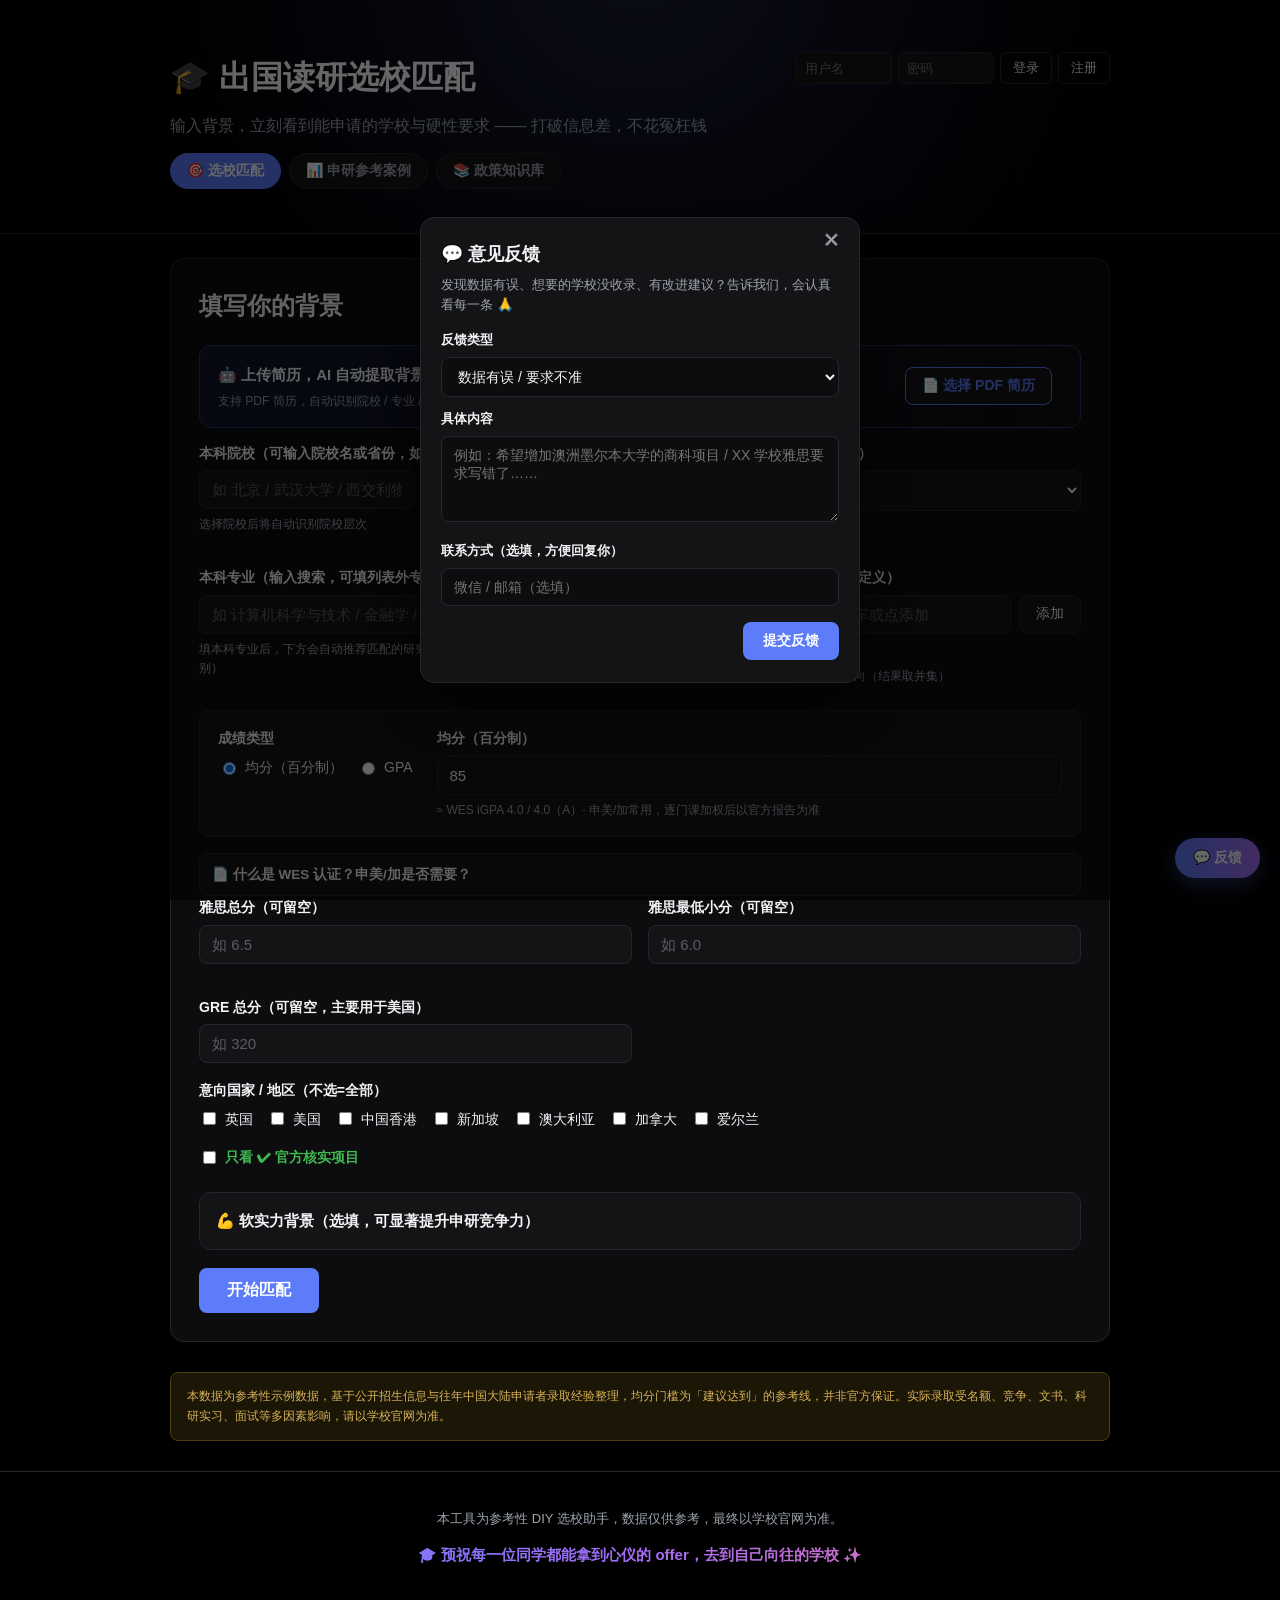
==== studyabroad/index.html @ 9709c7c7 "P0：SEO/OG分享卡片+favicon、自建埋点统计(/admin看板)、用户反馈组件、robots/sitemap Co-authored-by: Copilot <223556219+Copi" ====
<!DOCTYPE html>
<html lang="zh-CN">
<head>
  <meta charset="UTF-8" />
  <meta name="viewport" content="width=device-width, initial-scale=1.0" />
  <title>出国读研选校匹配 · 免费 DIY 留学选校助手｜打破信息差不花冤枉钱</title>

  <meta name="description" content="免费出国读研选校匹配工具：输入本科院校、均分/GPA、雅思成绩，立刻看到你能申请的英国、美国、香港、新加坡、澳洲等地研究生项目及雅思、绩点等硬性要求。687 个项目、378 个官方核实，打破留学中介信息差，不花冤枉钱。" />
  <meta name="keywords" content="出国读研,留学选校,研究生申请,选校匹配,英国留学,香港留学,雅思要求,GPA换算,DIY留学,留学定位,均分要求,硕士申请" />
  <meta name="author" content="出国读研选校匹配" />
  <link rel="canonical" href="https://studyabroad-ixw0.onrender.com/" />

  <link rel="icon" type="image/png" href="assets/favicon.png" />
  <link rel="apple-touch-icon" href="assets/favicon.png" />

  <!-- Open Graph（微信/QQ/Facebook 等分享卡片） -->
  <meta property="og:type" content="website" />
  <meta property="og:site_name" content="出国读研选校匹配" />
  <meta property="og:title" content="出国读研选校匹配 · 免费 DIY 留学选校助手" />
  <meta property="og:description" content="输入本科院校、均分/GPA、雅思成绩，立刻看到能申请的研究生项目与硬性要求。687 个项目、378 个官方核实，打破信息差，不花冤枉钱。" />
  <meta property="og:url" content="https://studyabroad-ixw0.onrender.com/" />
  <meta property="og:image" content="https://studyabroad-ixw0.onrender.com/assets/og-cover.png" />
  <meta property="og:image:width" content="1200" />
  <meta property="og:image:height" content="630" />
  <meta property="og:locale" content="zh_CN" />

  <!-- Twitter Card -->
  <meta name="twitter:card" content="summary_large_image" />
  <meta name="twitter:title" content="出国读研选校匹配 · 免费 DIY 留学选校助手" />
  <meta name="twitter:description" content="输入背景，立刻看到能申请的学校与硬性要求。打破信息差，不花冤枉钱。" />
  <meta name="twitter:image" content="https://studyabroad-ixw0.onrender.com/assets/og-cover.png" />

  <script type="application/ld+json">
  {
    "@context": "https://schema.org",
    "@type": "WebApplication",
    "name": "出国读研选校匹配",
    "url": "https://studyabroad-ixw0.onrender.com/",
    "applicationCategory": "EducationApplication",
    "operatingSystem": "Web",
    "description": "免费出国读研选校匹配工具，输入本科背景即可匹配可申请的研究生项目及硬性要求。",
    "offers": { "@type": "Offer", "price": "0", "priceCurrency": "CNY" }
  }
  </script>

  <link rel="stylesheet" href="css/style.css" />
</head>
<body>
  <header class="hero">
    <div class="container hero-inner">
      <div class="hero-text">
        <h1>🎓 出国读研选校匹配</h1>
        <p class="subtitle">输入背景，立刻看到能申请的学校与硬性要求 —— 打破信息差，不花冤枉钱</p>
        <nav class="hero-nav" id="hero-nav">
          <button type="button" class="nav-btn active" data-view="match">🎯 选校匹配</button>
          <button type="button" class="nav-btn" data-view="cases">📊 申研参考案例</button>
          <button type="button" class="nav-btn" data-view="policies">📚 政策知识库</button>
        </nav>
      </div>
      <div class="account" id="account">
        <!-- 账号区由 JS 渲染 -->
      </div>
    </div>
  </header>

  <main class="container">
    <div id="view-match" class="view">
    <section class="card form-card">
      <h2>填写你的背景</h2>

      <div class="resume-box" id="resume-box">
        <div class="resume-left">
          <strong>🤖 上传简历，AI 自动提取背景</strong>
          <p class="hint">支持 PDF 简历，自动识别院校 / 专业 / 均分 / 语言成绩 / 实习 / 论文 / 竞赛，一键回填下方表单。</p>
        </div>
        <div class="resume-right">
          <input type="file" id="resume-file" accept="application/pdf" hidden />
          <button type="button" class="btn-secondary" id="resume-pick">📄 选择 PDF 简历</button>
          <span class="resume-name" id="resume-name"></span>
        </div>
      </div>
      <div class="resume-result hidden" id="resume-result"></div>

      <form id="profile-form">
        <div class="grid">
          <div class="field">
            <label for="school">本科院校（可输入院校名或省份，如「北京」）</label>
            <div class="ac-wrap">
              <input id="school" placeholder="如 北京 / 武汉大学 / 西交利物浦大学" autocomplete="off" />
              <div class="ac-list" id="uni-ac" hidden></div>
            </div>
            <div class="hint" id="school-hint">选择院校后将自动识别院校层次</div>
          </div>

          <div class="field">
            <label for="tier">院校层次（自动识别，可手动调整）</label>
            <select id="tier">
              <option value="985">985</option>
              <option value="211">211</option>
              <option value="双一流">双一流（非 985/211）</option>
              <option value="双非" selected>双非（普通本科）</option>
              <option value="海本/中外合作">海本 / 中外合作</option>
            </select>
          </div>

          <div class="field">
            <label for="undergradMajor">本科专业（输入搜索，可填列表外专业）</label>
            <input list="major-list" id="undergradMajor" placeholder="如 计算机科学与技术 / 金融学 / 法学" autocomplete="off" />
            <datalist id="major-list"></datalist>
            <div class="hint">填本科专业后，下方会自动推荐匹配的研究生方向（列表外专业也会用 AI 智能识别）</div>
          </div>

          <div class="field">
            <label for="gradField">研究生专业方向（可多选，支持自定义）</label>
            <div class="multi-input">
              <input list="gradfield-list" id="gradField" placeholder="选择推荐 / 输入自定义后按回车或点添加" autocomplete="off" />
              <button type="button" class="add-btn" id="addGradField">添加</button>
            </div>
            <datalist id="gradfield-list"></datalist>
            <div class="selected-fields" id="selectedFields"></div>
            <div class="hint">不选 = 匹配全部方向；可同时选多个方向（结果取并集）</div>
            <div class="recommend" id="recommend"></div>
          </div>
        </div>

        <div class="gpa-block">
          <div class="field">
            <label>成绩类型</label>
            <div class="radios">
              <label><input type="radio" name="scoreType" value="avg" checked /> 均分（百分制）</label>
              <label><input type="radio" name="scoreType" value="gpa" /> GPA</label>
            </div>
          </div>

          <div class="field" id="avg-field">
            <label for="avg">均分（百分制）</label>
            <input type="number" id="avg" min="0" max="100" step="0.1" placeholder="如 85" value="85" />
            <div class="hint" id="wes-est"></div>
          </div>

          <div class="field hidden" id="gpa-field">
            <label for="gpa">GPA</label>
            <div class="inline">
              <input type="number" id="gpa" min="0" max="5" step="0.01" placeholder="如 3.5" />
              <select id="gpaScale">
                <option value="4.0">4.0 制</option>
                <option value="4.3">4.3 制</option>
                <option value="5.0">5.0 制</option>
              </select>
            </div>
            <div class="hint" id="gpa-converted"></div>
          </div>
        </div>

        <details class="wes-info">
          <summary>📄 什么是 WES 认证？申美/加是否需要？</summary>
          <div class="wes-info-body">
            <p><strong>WES（World Education Services）</strong> 是北美最常用的第三方学历学位认证机构（NACES 成员，同类还有 ECE / SpanTran）。它把你的中国成绩单按课程逐门换算成美国 4.0 制 GPA（iGPA），并出具官方认证报告。</p>
            <ul>
              <li><strong>谁需要：</strong>主要是<strong>美国 / 加拿大</strong>部分院校的研究生申请要求 WES/NACES 认证；英国 / 港新 / 欧洲一般<strong>不需要</strong>（用学位证 + CDGDC 翻译认证即可）。</li>
              <li><strong>流程：</strong>WES 注册建档 → 国内通过<strong>学信网 / 学位网（CDGDC）</strong>做电子认证并直接发送给 WES → WES 评估出报告。</li>
              <li><strong>费用：</strong>Course-by-course（逐门课）约 <strong>$205</strong>，另加学信网认证费（约 ¥360/份）。</li>
              <li><strong>耗时：</strong>WES 收到材料后约 7 个工作日；含学信网认证 + 传输，整体通常 <strong>4–8 周</strong>，建议<strong>尽早办理</strong>。</li>
            </ul>
            <p class="wes-disclaimer">⚠️ 下方 GPA 换算为<strong>估算</strong>，仅供匹配参考。WES 实际按各门课程学分加权逐门换算，最终 iGPA 以官方报告为准。</p>
          </div>
        </details>

        <div class="grid">
          <div class="field">
            <label for="ielts">雅思总分（可留空）</label>
            <input type="number" id="ielts" min="0" max="9" step="0.5" placeholder="如 6.5" />
          </div>
          <div class="field">
            <label for="ieltsSub">雅思最低小分（可留空）</label>
            <input type="number" id="ieltsSub" min="0" max="9" step="0.5" placeholder="如 6.0" />
          </div>
          <div class="field">
            <label for="gre">GRE 总分（可留空，主要用于美国）</label>
            <input type="number" id="gre" min="260" max="340" step="1" placeholder="如 320" />
          </div>
        </div>

        <div class="field">
          <label>意向国家 / 地区（不选=全部）</label>
          <div class="checks" id="countries">
            <label><input type="checkbox" value="英国" /> 英国</label>
            <label><input type="checkbox" value="美国" /> 美国</label>
            <label><input type="checkbox" value="中国香港" /> 中国香港</label>
            <label><input type="checkbox" value="新加坡" /> 新加坡</label>
            <label><input type="checkbox" value="澳大利亚" /> 澳大利亚</label>
            <label><input type="checkbox" value="加拿大" /> 加拿大</label>
            <label><input type="checkbox" value="爱尔兰" /> 爱尔兰</label>
          </div>
          <label class="verified-filter"><input type="checkbox" id="onlyVerified" /> 只看 ✔ 官方核实项目</label>
        </div>

        <details class="soft-block" id="soft-block">
          <summary>💪 软实力背景（选填，可显著提升申研竞争力）<span class="soft-badge" id="soft-badge"></span></summary>

          <div class="soft-section">
            <div class="soft-section-head">
              <label>实习经历（填写公司、岗位与内容，越具体越好）</label>
              <button type="button" class="btn-mini" id="add-internship">+ 添加实习</button>
            </div>
            <div id="internship-list" class="entry-list"></div>
          </div>

          <div class="soft-grid">
            <div class="field">
              <label for="papers">论文发表数量</label>
              <div class="inline">
                <input type="number" id="papers" min="0" max="50" step="1" placeholder="如 1" />
                <select id="paperLevel">
                  <option value="">级别</option>
                  <option value="SCI/EI">SCI / EI</option>
                  <option value="核心">中文核心 / CPCI</option>
                  <option value="会议">普通会议</option>
                  <option value="在投">在投 / under review</option>
                </select>
              </div>
            </div>
            <div class="field">
              <label for="competitions">竞赛获奖数量</label>
              <div class="inline">
                <input type="number" id="competitions" min="0" max="50" step="1" placeholder="如 1" />
                <select id="competitionLevel">
                  <option value="">级别</option>
                  <option value="国际/国家级">国际 / 国家级</option>
                  <option value="省级">省级</option>
                  <option value="校级">校级</option>
                </select>
              </div>
            </div>
            <div class="field">
              <label for="research">科研经历段数</label>
              <input type="number" id="research" min="0" max="20" step="1" placeholder="如 1（含 RA / 课题 / 实验室）" />
            </div>
            <div class="field">
              <label for="workYears">全职工作年限</label>
              <input type="number" id="workYears" min="0" max="40" step="0.5" placeholder="如 1（MBA/部分项目看重）" />
            </div>
          </div>

          <div class="soft-section">
            <div class="soft-section-head">
              <label>项目经历（课程项目 / 个人作品 / 开源等）</label>
              <button type="button" class="btn-mini" id="add-project">+ 添加项目</button>
            </div>
            <div id="project-list" class="entry-list"></div>
          </div>

          <div class="soft-section">
            <div class="soft-section-head">
              <label>校园活动 / 社团 / 志愿（领导力与组织经历）</label>
              <button type="button" class="btn-mini" id="add-activity">+ 添加活动</button>
            </div>
            <div id="activity-list" class="entry-list"></div>
          </div>

          <div class="soft-section">
            <div class="soft-section-head">
              <label>交换 / 海外经历（交换、暑研、海外课程等）</label>
              <button type="button" class="btn-mini" id="add-exchange">+ 添加交换</button>
            </div>
            <div id="exchange-list" class="entry-list"></div>
          </div>

          <div class="field soft-certs">
            <label for="certificates">证书 / 资格（每行一项，如 CFA 一级、CPA、教师资格证、计算机二级、托业 900）</label>
            <textarea id="certificates" rows="3" placeholder="CFA 一级&#10;计算机技术与软件专业技术资格（软考）中级&#10;全国计算机等级考试二级"></textarea>
          </div>

          <div class="soft-preview hint" id="soft-preview"></div>
        </details>

        <button type="submit" class="btn-primary">开始匹配</button>
      </form>
    </section>

    <section id="summary" class="summary hidden"></section>
    <section id="results" class="results"></section>

    <section id="shortlist-section" class="shortlist-section hidden">
      <div class="shortlist-head">
        <h2>⭐ 我的选校清单 / 申请进度 <span id="shortlist-count" class="badge">0</span></h2>
        <div class="shortlist-actions">
          <button id="checklist-btn" class="btn-secondary">📋 时间线 + 文书清单</button>
          <button id="sop-btn" class="btn-secondary">✍️ AI 文书辅助</button>
          <button id="export-pdf-btn" class="btn-secondary">⬇️ 导出 PDF</button>
          <button id="export-xlsx-btn" class="btn-secondary">⬇️ 导出 Excel</button>
        </div>
      </div>
      <div id="progress-summary"></div>
      <div id="shortlist-list" class="program-list"></div>
    </section>

    <section id="sop-section" class="checklist-section hidden"></section>

    <section id="checklist-section" class="checklist-section hidden"></section>
    </div><!-- /view-match -->

    <div id="view-cases" class="view hidden">
      <section class="card">
        <div class="view-intro">
          <h2>📊 申研参考案例</h2>
          <p class="hint">基于公开录取数据与往年规律整理的<strong>参考画像</strong>，帮你对标「和我背景相似的人，大致能申到什么」。按本科层次 / 专业方向筛选。</p>
        </div>
        <div class="case-filters">
          <div class="field">
            <label>本科层次</label>
            <select id="case-tier">
              <option value="">全部层次</option>
              <option value="985">985</option>
              <option value="211">211</option>
              <option value="双非">双非</option>
              <option value="海本/中外合作">海本/中外合作</option>
            </select>
          </div>
          <div class="field">
            <label>专业方向（关键词）</label>
            <input type="text" id="case-major" placeholder="如 金融 / CS / 传媒 / 经济" />
          </div>
        </div>
        <div id="case-legend" class="case-legend"></div>
        <div id="case-list" class="case-list"></div>
        <p class="disclaimer" id="case-disclaimer"></p>
      </section>
    </div><!-- /view-cases -->

    <div id="view-policies" class="view hidden">
      <section class="card">
        <div class="view-intro">
          <h2>📚 政策知识库</h2>
          <p class="hint">申研是个复杂的事，很多信息差不了解就会吃亏。这里系统整理了学位认证、语言豁免、申请策略、避坑等关键政策。点击展开细节。</p>
        </div>
        <div id="policy-cats" class="policy-cats"></div>
        <div class="field policy-search-field">
          <input type="text" id="policy-search" placeholder="🔍 搜索关键词，如 中外合办 / WES / 双非 / rolling / 保录" />
        </div>
        <div id="policy-list" class="policy-list"></div>
        <p class="disclaimer" id="policy-disclaimer"></p>
      </section>
    </div><!-- /view-policies -->

    <p class="disclaimer" id="disclaimer"></p>
  </main>

  <footer>
    <div class="container">
      <p>本工具为参考性 DIY 选校助手，数据仅供参考，最终以学校官网为准。</p>
      <p class="footer-blessing">🎓 预祝每一位同学都能拿到心仪的 offer，去到自己向往的学校 ✨</p>
    </div>
  </footer>

  <!-- 反馈组件 -->
  <button type="button" id="fb-fab" title="提建议 / 找学校没找到？告诉我们">💬 反馈</button>
  <div id="fb-modal" class="fb-modal" hidden>
    <div class="fb-box">
      <button type="button" class="fb-close" id="fb-close">✕</button>
      <h3>💬 意见反馈</h3>
      <p class="fb-sub">发现数据有误、想要的学校没收录、有改进建议？告诉我们，会认真看每一条 🙏</p>
      <label class="fb-label">反馈类型</label>
      <select id="fb-category">
        <option value="数据纠错">数据有误 / 要求不准</option>
        <option value="缺少学校">想要的学校/项目没收录</option>
        <option value="功能建议">功能建议</option>
        <option value="使用问题">使用遇到问题</option>
        <option value="其他">其他</option>
      </select>
      <label class="fb-label">具体内容</label>
      <textarea id="fb-message" rows="4" placeholder="例如：希望增加澳洲墨尔本大学的商科项目 / XX 学校雅思要求写错了……"></textarea>
      <label class="fb-label">联系方式（选填，方便回复你）</label>
      <input id="fb-contact" placeholder="微信 / 邮箱（选填）" />
      <div class="fb-actions">
        <span class="fb-tip" id="fb-tip"></span>
        <button type="button" id="fb-submit">提交反馈</button>
      </div>
    </div>
  </div>

  <script src="js/match.js"></script>
  <script src="js/app.js"></script>
</body>
</html>
---- studyabroad/css/style.css ----
:root {
  --bg: #000000;
  --card: #0d0d0f;
  --card-2: #141417;
  --primary: #5c7cfa;
  --primary-dark: #4263eb;
  --text: #f3f4f6;
  --muted: #9ca3af;
  --border: #26262b;
  --green: #34d399;
  --blue: #60a5fa;
  --yellow: #fbbf24;
  --red: #f87171;
}

* { box-sizing: border-box; }

body {
  margin: 0;
  font-family: -apple-system, BlinkMacSystemFont, "Segoe UI", "PingFang SC",
    "Hiragino Sans GB", "Microsoft YaHei", sans-serif;
  background: var(--bg);
  color: var(--text);
  line-height: 1.6;
}

.container { max-width: 980px; margin: 0 auto; padding: 0 20px; }

.hero {
  background: radial-gradient(circle at 50% -20%, #1b1f3a 0%, #000 70%);
  color: #fff;
  padding: 52px 0 44px;
  text-align: center;
  border-bottom: 1px solid var(--border);
}
.hero h1 { margin: 0 0 10px; font-size: 32px; }
.subtitle { margin: 0; color: var(--muted); font-size: 16px; }

.card {
  background: var(--card);
  border: 1px solid var(--border);
  border-radius: 14px;
  padding: 28px;
  margin-top: 24px;
}
.card h2 { margin-top: 0; }

.grid {
  display: grid;
  grid-template-columns: repeat(2, 1fr);
  gap: 16px;
}
.span2 { grid-column: 1 / -1; }
@media (max-width: 640px) { .grid { grid-template-columns: 1fr; } }

.field { display: flex; flex-direction: column; margin-bottom: 16px; }
.field label { font-weight: 600; margin-bottom: 6px; font-size: 14px; }
.field input, .field select {
  padding: 10px 12px;
  border: 1px solid var(--border);
  border-radius: 8px;
  font-size: 15px;
  background: var(--card-2);
  color: var(--text);
}
.field input::placeholder { color: #5b5b63; }
.field input:focus, .field select:focus {
  outline: none;
  border-color: var(--primary);
  box-shadow: 0 0 0 3px rgba(92, 124, 250, 0.18);
}
.inline { display: flex; gap: 10px; }
.inline input { flex: 1; }

.hint { font-size: 12px; color: var(--muted); margin-top: 6px; }

/* 本科院校自定义下拉（支持按省份/名称搜索） */
.ac-wrap { position: relative; }
.ac-list {
  position: absolute;
  top: calc(100% + 4px);
  left: 0;
  right: 0;
  z-index: 30;
  max-height: 280px;
  overflow-y: auto;
  background: var(--card-2);
  border: 1px solid var(--border);
  border-radius: 8px;
  box-shadow: 0 8px 24px rgba(0, 0, 0, 0.55);
}
.ac-item {
  display: flex;
  justify-content: space-between;
  align-items: center;
  gap: 10px;
  padding: 9px 12px;
  cursor: pointer;
  font-size: 14px;
  color: var(--text);
  border-bottom: 1px solid rgba(255, 255, 255, 0.04);
}
.ac-item:last-child { border-bottom: none; }
.ac-item:hover, .ac-item.active { background: rgba(92, 124, 250, 0.18); }
.ac-item .ac-meta { font-size: 12px; color: var(--muted); white-space: nowrap; }
.ac-empty { padding: 10px 12px; font-size: 13px; color: var(--muted); }
.ok-hint { color: var(--green); }

.gpa-block {
  display: grid;
  grid-template-columns: auto 1fr;
  gap: 16px 24px;
  align-items: start;
  background: var(--card-2);
  border: 1px solid var(--border);
  border-radius: 10px;
  padding: 16px 18px;
  margin-bottom: 16px;
}
@media (max-width: 640px) { .gpa-block { grid-template-columns: 1fr; } }
.gpa-block .field { margin-bottom: 0; }

.radios, .checks { display: flex; flex-wrap: wrap; gap: 14px; }
.radios label, .checks label {
  font-weight: 500;
  display: flex;
  align-items: center;
  gap: 6px;
  cursor: pointer;
}

.btn-primary {
  background: var(--primary);
  color: #fff;
  border: none;
  padding: 12px 28px;
  border-radius: 8px;
  font-size: 16px;
  font-weight: 600;
  cursor: pointer;
  transition: background 0.15s;
}
.btn-primary:hover { background: var(--primary-dark); }

.hidden { display: none; }

.summary {
  background: var(--card);
  border: 1px solid var(--border);
  border-radius: 14px;
  padding: 22px 28px;
  margin-top: 22px;
}
.summary h2 { margin-top: 0; }
.counts { display: flex; gap: 16px; flex-wrap: wrap; margin-top: 8px; font-weight: 600; }
.c-baodi { color: var(--green); }
.c-pipei { color: var(--blue); }
.c-chongci { color: var(--yellow); }

.results { margin-top: 8px; }
.bucket { margin-top: 26px; }
.bucket h3 { font-size: 20px; margin-bottom: 12px; }
.bucket-desc { font-size: 13px; color: var(--muted); font-weight: 400; margin-left: 8px; }

.program-list { display: grid; gap: 14px; }

.program {
  background: var(--card);
  border: 1px solid var(--border);
  border-left: 4px solid var(--primary);
  border-radius: 10px;
  padding: 18px 20px;
}
.bucket-保底 .program { border-left-color: var(--green); }
.bucket-匹配 .program { border-left-color: var(--blue); }
.bucket-冲刺 .program { border-left-color: var(--yellow); }
.bucket-超出 .program { border-left-color: #6b7280; }

.program-head {
  display: flex;
  justify-content: space-between;
  align-items: flex-start;
  gap: 12px;
  margin-bottom: 12px;
}
.head-right { display: flex; align-items: center; gap: 10px; }
.uni { font-size: 17px; font-weight: 700; }
.qs {
  font-size: 12px;
  color: var(--muted);
  font-weight: 600;
  margin-left: 8px;
  background: #1b1b20;
  padding: 2px 8px;
  border-radius: 20px;
}
.prog { color: var(--muted); font-size: 14px; margin-top: 2px; }
.country-tag {
  background: #1a2040;
  color: var(--blue);
  font-size: 13px;
  font-weight: 600;
  padding: 4px 12px;
  border-radius: 20px;
  white-space: nowrap;
}
.fav-btn {
  background: transparent;
  border: 1px solid var(--border);
  color: var(--muted);
  width: 34px;
  height: 34px;
  border-radius: 8px;
  font-size: 18px;
  cursor: pointer;
  line-height: 1;
  transition: all 0.15s;
}
.fav-btn:hover { border-color: var(--yellow); color: var(--yellow); }
.fav-btn.active { color: var(--yellow); border-color: var(--yellow); background: rgba(251, 191, 36, 0.1); }

.reqs { font-size: 14px; display: grid; gap: 5px; }
.reqs .ok { color: var(--green); font-weight: 600; }
.reqs .warn { color: var(--red); font-weight: 600; }
.meta-row { display: flex; gap: 18px; flex-wrap: wrap; color: var(--text); }
.timeline { color: var(--muted); }
.notes { color: var(--muted); font-style: italic; }
.wes-tag {
  margin: 6px 0 0; padding: 7px 10px; font-size: 12.5px;
  background: rgba(96, 165, 250, 0.08); border: 1px solid rgba(96, 165, 250, 0.3);
  border-radius: 8px; color: #93c5fd;
}
.wes-tag strong { color: #bfdbfe; }
.wes-info {
  margin: 10px 0 0; padding: 10px 12px;
  background: var(--card-2); border: 1px solid var(--border); border-radius: 10px;
}
.wes-info > summary {
  cursor: pointer; font-size: 13.5px; color: var(--text); font-weight: 600; list-style: none;
}
.wes-info > summary::-webkit-details-marker { display: none; }
.wes-info[open] > summary { margin-bottom: 8px; }
.wes-info-body { font-size: 12.5px; color: var(--muted); line-height: 1.6; }
.wes-info-body p { margin: 0 0 6px; }
.wes-info-body ul { margin: 0 0 6px; padding-left: 18px; }
.wes-info-body strong { color: var(--text); }
.wes-info-body .wes-disclaimer { color: var(--yellow); margin-top: 4px; }
.warnings { margin: 6px 0 0; padding-left: 0; list-style: none; }
.warnings li { color: var(--yellow); font-size: 13px; }
.coop-notes {
  margin: 6px 0 0; padding: 8px 10px; list-style: none;
  background: rgba(56, 139, 253, 0.08);
  border: 1px solid rgba(56, 139, 253, 0.35);
  border-radius: 8px;
}
.coop-notes li { color: #9ecbff; font-size: 13px; line-height: 1.5; margin: 2px 0; }
.coop-banner {
  display: block; margin-top: 6px; padding: 8px 10px;
  background: rgba(56, 139, 253, 0.1);
  border-left: 3px solid #388bfd;
  border-radius: 6px; color: #9ecbff; font-size: 12.5px; line-height: 1.55;
}
.badge-row { margin-bottom: 4px; }
.data-badge {
  display: inline-block; font-size: 12px; font-weight: 600;
  padding: 2px 8px; border-radius: 999px; cursor: help;
}
.data-badge.verified {
  color: #3fb950; background: rgba(63, 185, 80, 0.12);
  border: 1px solid rgba(63, 185, 80, 0.4);
}
.data-badge.estimate {
  color: var(--muted); background: rgba(139, 148, 158, 0.1);
  border: 1px solid rgba(139, 148, 158, 0.3);
}
.verified-filter {
  display: inline-flex; align-items: center; gap: 6px;
  margin-top: 10px; font-size: 13px; color: #3fb950; cursor: pointer;
}
.verified-filter input { accent-color: #3fb950; }

.shortlist-section {
  margin-top: 34px;
  padding-top: 20px;
  border-top: 1px solid var(--border);
}
.badge {
  display: inline-block;
  background: var(--yellow);
  color: #000;
  font-size: 13px;
  font-weight: 700;
  border-radius: 20px;
  padding: 1px 10px;
  margin-left: 6px;
}

.empty {
  text-align: center;
  color: var(--muted);
  padding: 40px;
  background: var(--card);
  border: 1px solid var(--border);
  border-radius: 12px;
  margin-top: 20px;
}

.disclaimer {
  font-size: 12px;
  color: #d6b35a;
  margin: 30px 0;
  padding: 14px 16px;
  background: #1c1606;
  border: 1px solid #4d3c10;
  border-radius: 8px;
}

footer {
  text-align: center;
  color: var(--muted);
  font-size: 13px;
  padding: 24px 0 40px;
  border-top: 1px solid var(--border);
}
.footer-blessing {
  margin-top: 10px;
  font-size: 15px;
  font-weight: 600;
  background: linear-gradient(90deg, #5c7cfa, #a56cf5, #f0729a);
  -webkit-background-clip: text;
  background-clip: text;
  -webkit-text-fill-color: transparent;
  color: transparent;
}

/* ============ 账号区 ============ */
.hero-inner { display: flex; justify-content: space-between; align-items: flex-start; gap: 20px; text-align: left; }
.hero-text h1 { text-align: left; }
@media (max-width: 720px) { .hero-inner { flex-direction: column; align-items: stretch; } .hero-text { text-align: center; } }
.account { font-size: 13px; min-width: 220px; }
.auth-form { display: flex; flex-wrap: wrap; gap: 6px; justify-content: flex-end; }
.auth-form input {
  background: var(--card-2); border: 1px solid var(--border); color: var(--text);
  border-radius: 6px; padding: 6px 8px; font-size: 13px; width: 96px;
}
.btn-link {
  background: transparent; border: 1px solid var(--border); color: var(--text);
  border-radius: 6px; padding: 6px 12px; font-size: 13px; cursor: pointer;
}
.btn-link:hover { border-color: var(--primary); color: var(--primary); }
.welcome { color: var(--green); font-weight: 600; margin-right: 8px; }
.auth-msg { color: var(--red); font-size: 12px; margin-top: 6px; text-align: right; }

/* ============ 推荐研究生方向 chips ============ */
.recommend { margin-top: 8px; }
.rec-label { font-size: 12px; color: var(--muted); margin-bottom: 6px; }
.chips { display: flex; flex-wrap: wrap; gap: 8px; }
.chip {
  background: var(--card-2); border: 1px solid var(--border); color: var(--text);
  border-radius: 16px; padding: 5px 12px; font-size: 13px; cursor: pointer; transition: all .15s;
}
.chip:hover { border-color: var(--primary); color: var(--primary); }
.chip.active { background: rgba(92,124,250,.18); border-color: var(--primary); color: var(--primary); font-weight: 600; }

.multi-input { display: flex; gap: 8px; }
.multi-input input { flex: 1; }
.add-btn {
  background: var(--card-2); border: 1px solid var(--border); color: var(--text);
  border-radius: 10px; padding: 0 16px; font-size: 14px; cursor: pointer; transition: all .15s;
  white-space: nowrap;
}
.add-btn:hover { border-color: var(--primary); color: var(--primary); }
.selected-fields { display: flex; flex-wrap: wrap; gap: 8px; margin-top: 8px; min-height: 4px; }
.sf-empty { font-size: 12px; color: var(--muted); }
.sf-tag {
  display: inline-flex; align-items: center; gap: 6px;
  background: rgba(92,124,250,.18); border: 1px solid var(--primary); color: var(--primary);
  border-radius: 14px; padding: 4px 6px 4px 12px; font-size: 13px; font-weight: 600;
}
.sf-tag.custom { background: rgba(245,191,91,.16); border-color: var(--yellow); color: var(--yellow); }
.sf-x {
  border: none; background: transparent; color: inherit; cursor: pointer;
  font-size: 16px; line-height: 1; padding: 0 2px; opacity: .8;
}
.sf-x:hover { opacity: 1; }

.field-tag { color: var(--blue); }
.note-line { color: var(--yellow); font-size: 14px; }

/* ============ 选校清单头部 ============ */
.shortlist-head { display: flex; justify-content: space-between; align-items: center; gap: 12px; flex-wrap: wrap; }
.btn-secondary {
  background: var(--card-2); border: 1px solid var(--primary); color: var(--primary);
  padding: 9px 16px; border-radius: 8px; font-size: 14px; font-weight: 600; cursor: pointer;
}
.btn-secondary:hover { background: rgba(92,124,250,.15); }

/* ============ 申请清单 / 时间线 ============ */
.checklist-section { margin-top: 30px; }
.checklist-grid { display: grid; grid-template-columns: 1fr 1fr; gap: 16px; }
@media (max-width: 760px) { .checklist-grid { grid-template-columns: 1fr; } }
.card.sub { margin-top: 0; padding: 20px 22px; }
.card.sub h3 { margin-top: 0; }
.card.sub h4 { margin: 16px 0 6px; font-size: 14px; color: var(--muted); }
.doc-list { list-style: none; padding: 0; margin: 0; display: grid; gap: 8px; }
.doc-list label { display: flex; align-items: center; gap: 8px; cursor: pointer; font-size: 14px; }
.doc-list .opt { color: var(--muted); font-size: 12px; }
.timeline-list { display: grid; gap: 0; }
.tl-row { display: grid; grid-template-columns: 130px 1fr; gap: 10px; padding: 10px 0; border-bottom: 1px solid var(--border); }
.tl-row:last-child { border-bottom: none; }
.tl-phase { color: var(--primary); font-weight: 600; font-size: 13px; }
.tl-task { font-size: 14px; }
.country-notes { margin: 4px 0 0; padding-left: 18px; font-size: 13px; color: var(--muted); }
.country-notes li { margin-bottom: 4px; }

/* ============ 申请进度看板 ============ */
.status-chips { display: flex; flex-wrap: wrap; gap: 8px; margin: 6px 0 12px; }
.status-chip {
  border: 1px solid; border-radius: 16px; padding: 3px 12px;
  font-size: 13px; font-weight: 600;
}
.dl-alert {
  background: #2a1d05; border: 1px solid #5a4410; color: var(--yellow);
  border-radius: 8px; padding: 10px 14px; font-size: 13px; margin-bottom: 14px;
}
.track-card {
  background: var(--card); border: 1px solid var(--border);
  border-left: 4px solid var(--primary); border-radius: 10px;
  padding: 16px 18px; margin-bottom: 12px;
}
.track-head { display: flex; justify-content: space-between; align-items: flex-start; gap: 12px; margin-bottom: 12px; }
.track-controls { display: flex; flex-wrap: wrap; gap: 14px; align-items: center; margin-bottom: 10px; }
.track-controls label { font-size: 13px; color: var(--muted); display: flex; flex-direction: column; gap: 4px; }
.track-controls select, .track-controls input[type="date"] {
  background: var(--card-2); border: 1px solid var(--border); color: var(--text);
  border-radius: 6px; padding: 6px 8px; font-size: 14px;
}
.dl-badge {
  align-self: flex-end; font-size: 12px; color: var(--muted);
  background: var(--card-2); border: 1px solid var(--border);
  padding: 4px 10px; border-radius: 14px;
}
.dl-soon { color: var(--yellow); border-color: #5a4410; background: #2a1d05; }
.dl-over { color: var(--red); border-color: #5a1010; background: #2a0808; }
.dl-done { color: var(--green); border-color: #14502f; background: #07210f; }
.trk-note {
  width: 100%; background: var(--card-2); border: 1px solid var(--border);
  color: var(--text); border-radius: 6px; padding: 8px 10px; font-size: 13px;
}

/* ============ 简历上传 ============ */
.resume-box {
  display: flex; justify-content: space-between; align-items: center; gap: 16px;
  flex-wrap: wrap;
  background: linear-gradient(120deg, #11162e, #0d0d0f);
  border: 1px solid #2a3566; border-radius: 12px;
  padding: 16px 18px; margin-bottom: 14px;
}
.resume-left strong { font-size: 15px; }
.resume-left .hint { margin: 4px 0 0; }
.resume-right { display: flex; align-items: center; gap: 10px; flex-wrap: wrap; }
.resume-name { font-size: 13px; color: var(--muted); }
.resume-result {
  background: var(--card-2); border: 1px solid var(--border); border-radius: 10px;
  padding: 12px 16px; margin-bottom: 16px; font-size: 14px;
}
.ext-tags { display: flex; flex-wrap: wrap; gap: 8px; margin-top: 10px; }
.ext-tag {
  background: #07210f; border: 1px solid #14502f; color: var(--green);
  padding: 4px 10px; border-radius: 14px; font-size: 13px;
}

/* ============ 软实力背景 ============ */
.soft-block {
  background: var(--card-2); border: 1px solid var(--border); border-radius: 12px;
  padding: 6px 16px; margin: 18px 0;
}
.soft-block summary {
  cursor: pointer; font-weight: 600; font-size: 15px; padding: 10px 0;
  display: flex; align-items: center; gap: 10px; flex-wrap: wrap;
}
.soft-badge { font-size: 12px; color: var(--muted); font-weight: 500; }
.soft-badge.on {
  background: #2a1d05; border: 1px solid #5a4410; color: var(--yellow);
  padding: 2px 10px; border-radius: 12px;
}
.soft-grid {
  display: grid; grid-template-columns: repeat(auto-fit, minmax(220px, 1fr));
  gap: 16px; padding: 10px 0 4px;
}
.inline-check { display: flex; align-items: center; gap: 6px; font-size: 13px; color: var(--muted); margin-top: 6px; font-weight: 400; }
.soft-preview { padding: 8px 0 14px; }
.boost { color: var(--yellow); font-weight: 600; }

/* ============ 操作按钮组 / 文书 ============ */
.shortlist-actions { display: flex; flex-wrap: wrap; gap: 8px; }
.sop-comp {
  background: var(--card-2); border: 1px solid var(--border);
  border-left: 4px solid var(--blue); border-radius: 10px;
  padding: 12px 16px; margin: 12px 0 18px;
}
.sop-comp p { margin: 6px 0 0; color: var(--muted); font-size: 14px; }
.sop-sec { margin-bottom: 14px; }
.sop-sec h4 { margin: 0 0 6px; font-size: 14px; color: var(--text); }
.sop-sec ul { margin: 0; padding-left: 18px; }
.sop-sec li { font-size: 13px; color: var(--muted); margin-bottom: 4px; }

/* 官网核实链接 */
.verify { margin-top: 10px; }
.verify a {
  font-size: 13px; color: var(--blue); text-decoration: none;
  border: 1px solid var(--border); border-radius: 14px; padding: 4px 12px;
  display: inline-block; background: var(--card-2);
}
.verify a:hover { border-color: var(--blue); }

/* ============ 软背景：实习动态条目 + 证书 ============ */
.soft-section { margin: 10px 0 4px; }
.soft-section-head { display: flex; justify-content: space-between; align-items: center; gap: 12px; margin-bottom: 8px; }
.soft-section-head label { font-size: 14px; color: var(--text); font-weight: 600; }
.btn-mini {
  background: var(--card-2); color: var(--primary); border: 1px solid var(--primary);
  border-radius: 8px; padding: 5px 12px; font-size: 13px; cursor: pointer;
}
.btn-mini:hover { background: var(--primary); color: #fff; }
.entry-list { display: flex; flex-direction: column; gap: 10px; }
.entry {
  background: var(--card-2); border: 1px solid var(--border);
  border-radius: 10px; padding: 12px;
}
.entry-row { display: flex; gap: 8px; margin-bottom: 8px; flex-wrap: wrap; }
.entry-row input {
  flex: 1 1 140px; min-width: 0; background: var(--card); border: 1px solid var(--border);
  color: var(--text); border-radius: 6px; padding: 7px 9px; font-size: 13px;
}
.entry-del {
  flex: 0 0 auto; background: transparent; border: 1px solid var(--border);
  color: var(--red); border-radius: 6px; width: 30px; cursor: pointer; font-size: 13px;
}
.entry-del:hover { border-color: var(--red); background: #2a0808; }
.entry textarea, .soft-certs textarea {
  width: 100%; background: var(--card); border: 1px solid var(--border);
  color: var(--text); border-radius: 6px; padding: 8px 10px; font-size: 13px;
  font-family: inherit; resize: vertical;
}
.entry-empty { font-size: 13px; color: var(--muted); padding: 8px 2px; }
.soft-certs { margin-top: 16px; }
.soft-certs label { display: block; margin-bottom: 6px; font-size: 14px; font-weight: 600; }

/* ============ 顶部导航 ============ */
.hero-nav { display: flex; gap: 8px; margin-top: 14px; flex-wrap: wrap; }
.nav-btn {
  padding: 8px 16px; font-size: 14px; font-weight: 600; cursor: pointer;
  background: var(--card-2); color: var(--muted);
  border: 1px solid var(--border); border-radius: 999px; transition: all .15s;
}
.nav-btn:hover { color: var(--text); border-color: var(--primary); }
.nav-btn.active { background: var(--primary); color: #fff; border-color: var(--primary); }
.view.hidden { display: none; }
.view-intro { margin-bottom: 14px; }
.view-intro h2 { margin: 0 0 6px; }

/* ============ 参考案例 ============ */
.case-filters { display: flex; gap: 14px; flex-wrap: wrap; margin-bottom: 12px; }
.case-filters .field { flex: 1; min-width: 180px; margin: 0; }
.case-legend { display: flex; gap: 16px; flex-wrap: wrap; font-size: 12.5px; color: var(--muted); margin-bottom: 14px; }
.case-legend .lg-item { display: inline-flex; align-items: center; gap: 6px; }
.case-list { display: grid; grid-template-columns: repeat(auto-fill, minmax(340px, 1fr)); gap: 14px; }
.case-card { background: var(--card-2); border: 1px solid var(--border); border-radius: 12px; padding: 14px 16px; }
.case-head { display: flex; align-items: baseline; gap: 10px; margin-bottom: 8px; }
.case-tier {
  font-size: 12px; font-weight: 700; color: var(--primary);
  background: rgba(92, 124, 250, 0.12); border: 1px solid rgba(92, 124, 250, 0.3);
  padding: 2px 10px; border-radius: 999px; white-space: nowrap;
}
.case-major { font-size: 15px; font-weight: 700; color: var(--text); }
.case-stats { display: flex; flex-wrap: wrap; gap: 10px; font-size: 12.5px; color: var(--muted); margin-bottom: 8px; }
.case-bg { display: flex; flex-wrap: wrap; gap: 6px; margin-bottom: 10px; }
.bg-chip { font-size: 11.5px; color: var(--muted); background: var(--card); border: 1px solid var(--border); padding: 2px 8px; border-radius: 6px; }
.case-results { list-style: none; margin: 0 0 10px; padding: 0; display: flex; flex-direction: column; gap: 6px; }
.case-result { display: grid; grid-template-columns: auto 1fr auto; align-items: center; gap: 8px; font-size: 13px; }
.case-result .cr-school { font-weight: 600; color: var(--text); }
.case-result .cr-prog { color: var(--muted); font-size: 12px; grid-column: 2 / 3; }
.case-result .cr-region { font-size: 11px; color: var(--muted); }
.oc { font-size: 11px; font-weight: 700; padding: 2px 8px; border-radius: 6px; white-space: nowrap; }
.oc-admit { color: #86efac; background: rgba(34, 197, 94, 0.12); border: 1px solid rgba(34, 197, 94, 0.35); }
.oc-reach { color: var(--yellow); background: rgba(251, 191, 36, 0.12); border: 1px solid rgba(251, 191, 36, 0.35); }
.oc-risky { color: #fca5a5; background: rgba(239, 68, 68, 0.12); border: 1px solid rgba(239, 68, 68, 0.35); }
.case-takeaway { font-size: 12.5px; color: #93c5fd; background: rgba(96, 165, 250, 0.08); border: 1px solid rgba(96, 165, 250, 0.25); border-radius: 8px; padding: 8px 10px; line-height: 1.5; }
.empty { color: var(--muted); text-align: center; padding: 24px; }

/* ============ 政策知识库 ============ */
.policy-cats { display: flex; flex-wrap: wrap; gap: 8px; margin-bottom: 14px; }
.pcat {
  padding: 6px 14px; font-size: 13px; cursor: pointer;
  background: var(--card-2); color: var(--muted);
  border: 1px solid var(--border); border-radius: 999px; transition: all .15s;
}
.pcat:hover { color: var(--text); border-color: var(--primary); }
.pcat.active { background: var(--primary); color: #fff; border-color: var(--primary); }
.policy-search-field { margin-bottom: 14px; }
.policy-list { display: flex; flex-direction: column; gap: 10px; }
.policy-item { background: var(--card-2); border: 1px solid var(--border); border-radius: 12px; padding: 12px 16px; }
.policy-item > summary { cursor: pointer; list-style: none; display: flex; justify-content: space-between; align-items: center; gap: 12px; }
.policy-item > summary::-webkit-details-marker { display: none; }
.policy-item > summary::before { content: "▸"; color: var(--primary); margin-right: 6px; transition: transform .15s; }
.policy-item[open] > summary::before { content: "▾"; }
.pl-title { font-size: 15px; font-weight: 700; color: var(--text); flex: 1; }
.pl-meta { font-size: 12px; color: var(--muted); white-space: nowrap; }
.pl-body { margin-top: 10px; }
.pl-regions { display: flex; flex-wrap: wrap; gap: 6px; margin-bottom: 8px; }
.pl-region { font-size: 11.5px; color: var(--primary); background: rgba(92, 124, 250, 0.1); border: 1px solid rgba(92, 124, 250, 0.25); padding: 2px 8px; border-radius: 6px; }
.pl-summary { font-size: 13.5px; color: var(--text); line-height: 1.6; margin: 0 0 8px; }
.pl-points { margin: 0 0 10px; padding-left: 20px; }
.pl-points li { font-size: 13px; color: var(--muted); line-height: 1.7; }
.pl-pitfall { font-size: 12.5px; color: var(--yellow); background: rgba(251, 191, 36, 0.08); border: 1px solid rgba(251, 191, 36, 0.25); border-radius: 8px; padding: 8px 10px; margin-bottom: 10px; line-height: 1.5; }
.pl-tags { display: flex; flex-wrap: wrap; gap: 6px; }
.pl-tag { font-size: 11px; color: var(--muted); }

/* ============ 反馈组件 ============ */
#fb-fab {
  position: fixed;
  right: 20px;
  bottom: 22px;
  z-index: 50;
  padding: 11px 18px;
  border: none;
  border-radius: 24px;
  background: linear-gradient(90deg, #5c7cfa, #a56cf5);
  color: #fff;
  font-size: 14px;
  font-weight: 600;
  cursor: pointer;
  box-shadow: 0 6px 20px rgba(92, 124, 250, 0.4);
}
#fb-fab:hover { filter: brightness(1.08); }
.fb-modal {
  position: fixed;
  inset: 0;
  z-index: 60;
  background: rgba(0, 0, 0, 0.6);
  display: flex;
  align-items: center;
  justify-content: center;
  padding: 16px;
}
.fb-box {
  position: relative;
  width: 100%;
  max-width: 440px;
  background: var(--card-2);
  border: 1px solid var(--border);
  border-radius: 14px;
  padding: 22px 20px;
  box-shadow: 0 20px 60px rgba(0, 0, 0, 0.6);
}
.fb-box h3 { margin: 0 0 6px; font-size: 18px; }
.fb-sub { margin: 0 0 14px; font-size: 13px; color: var(--muted); line-height: 1.6; }
.fb-label { display: block; font-size: 13px; font-weight: 600; margin: 12px 0 6px; }
.fb-box select, .fb-box textarea, .fb-box input {
  width: 100%;
  padding: 10px 12px;
  border: 1px solid var(--border);
  border-radius: 8px;
  background: var(--card);
  color: var(--text);
  font-size: 14px;
  font-family: inherit;
}
.fb-box textarea { resize: vertical; }
.fb-close {
  position: absolute;
  top: 12px;
  right: 12px;
  background: none;
  border: none;
  color: var(--muted);
  font-size: 18px;
  cursor: pointer;
}
.fb-actions {
  display: flex;
  align-items: center;
  justify-content: space-between;
  gap: 10px;
  margin-top: 16px;
}
.fb-tip { font-size: 13px; color: var(--green, #3ddc84); }
#fb-submit {
  padding: 10px 20px;
  border: none;
  border-radius: 8px;
  background: var(--primary);
  color: #fff;
  font-size: 14px;
  font-weight: 600;
  cursor: pointer;
}
#fb-submit:disabled { opacity: 0.6; cursor: default; }
@media (max-width: 600px) {
  #fb-fab { right: 14px; bottom: 16px; padding: 10px 15px; font-size: 13px; }
}
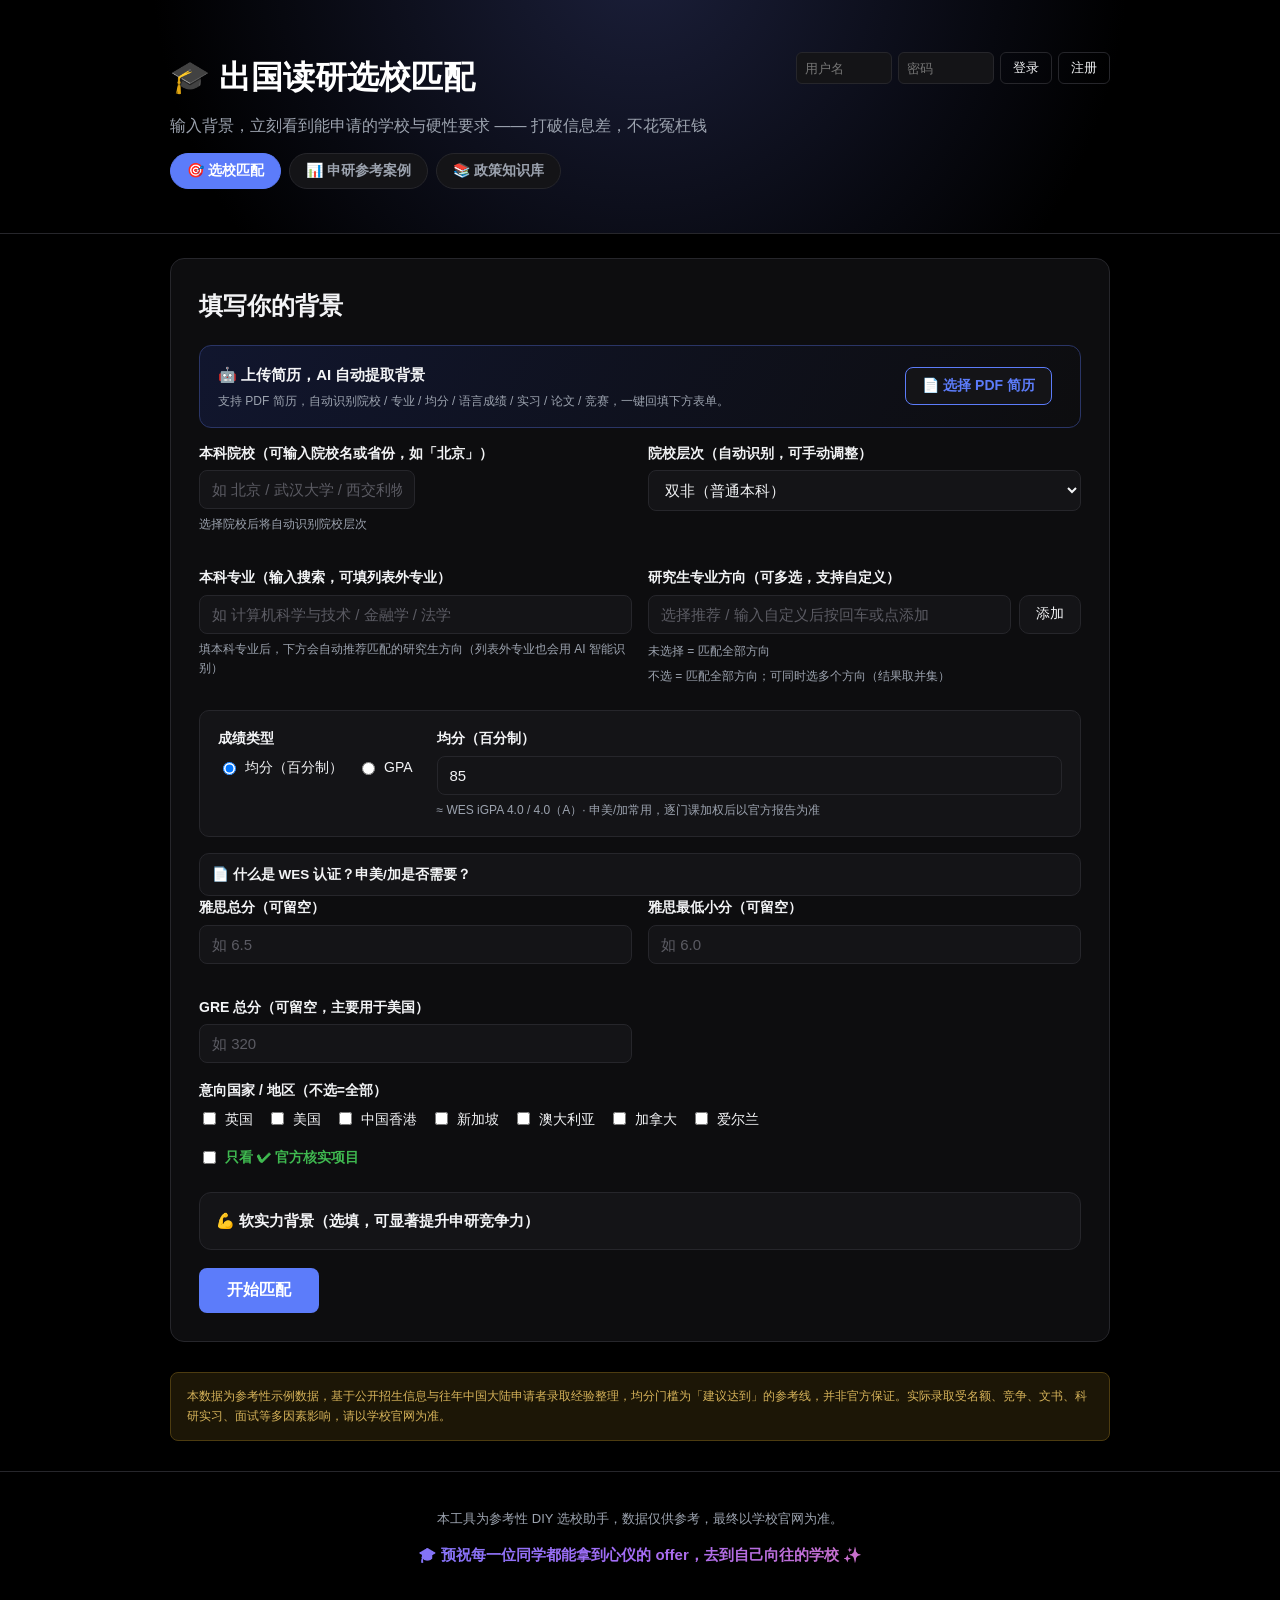
==== commit c268b2b6: "移除页面右下角意见反馈悬浮组件（HTML/JS/CSS） Co-authored-by: Copilot <223556219+Copilot@users.noreply.github.com>" ====
--- a/studyabroad/index.html
+++ b/studyabroad/index.html
@@ -353,32 +353,6 @@
     </div>
   </footer>
 
-  <!-- 反馈组件 -->
-  <button type="button" id="fb-fab" title="提建议 / 找学校没找到？告诉我们">💬 反馈</button>
-  <div id="fb-modal" class="fb-modal" hidden>
-    <div class="fb-box">
-      <button type="button" class="fb-close" id="fb-close">✕</button>
-      <h3>💬 意见反馈</h3>
-      <p class="fb-sub">发现数据有误、想要的学校没收录、有改进建议？告诉我们，会认真看每一条 🙏</p>
-      <label class="fb-label">反馈类型</label>
-      <select id="fb-category">
-        <option value="数据纠错">数据有误 / 要求不准</option>
-        <option value="缺少学校">想要的学校/项目没收录</option>
-        <option value="功能建议">功能建议</option>
-        <option value="使用问题">使用遇到问题</option>
-        <option value="其他">其他</option>
-      </select>
-      <label class="fb-label">具体内容</label>
-      <textarea id="fb-message" rows="4" placeholder="例如：希望增加澳洲墨尔本大学的商科项目 / XX 学校雅思要求写错了……"></textarea>
-      <label class="fb-label">联系方式（选填，方便回复你）</label>
-      <input id="fb-contact" placeholder="微信 / 邮箱（选填）" />
-      <div class="fb-actions">
-        <span class="fb-tip" id="fb-tip"></span>
-        <button type="button" id="fb-submit">提交反馈</button>
-      </div>
-    </div>
-  </div>
-
   <script src="js/match.js"></script>
   <script src="js/app.js"></script>
 </body>
--- a/studyabroad/css/style.css
+++ b/studyabroad/css/style.css
@@ -617,86 +617,19 @@
 .pl-tags { display: flex; flex-wrap: wrap; gap: 6px; }
 .pl-tag { font-size: 11px; color: var(--muted); }
 
-/* ============ 反馈组件 ============ */
-#fb-fab {
-  position: fixed;
-  right: 20px;
-  bottom: 22px;
-  z-index: 50;
-  padding: 11px 18px;
-  border: none;
-  border-radius: 24px;
-  background: linear-gradient(90deg, #5c7cfa, #a56cf5);
-  color: #fff;
-  font-size: 14px;
-  font-weight: 600;
-  cursor: pointer;
-  box-shadow: 0 6px 20px rgba(92, 124, 250, 0.4);
-}
-#fb-fab:hover { filter: brightness(1.08); }
-.fb-modal {
-  position: fixed;
-  inset: 0;
-  z-index: 60;
-  background: rgba(0, 0, 0, 0.6);
-  display: flex;
-  align-items: center;
-  justify-content: center;
-  padding: 16px;
-}
-.fb-box {
-  position: relative;
-  width: 100%;
-  max-width: 440px;
-  background: var(--card-2);
-  border: 1px solid var(--border);
-  border-radius: 14px;
-  padding: 22px 20px;
-  box-shadow: 0 20px 60px rgba(0, 0, 0, 0.6);
-}
-.fb-box h3 { margin: 0 0 6px; font-size: 18px; }
-.fb-sub { margin: 0 0 14px; font-size: 13px; color: var(--muted); line-height: 1.6; }
-.fb-label { display: block; font-size: 13px; font-weight: 600; margin: 12px 0 6px; }
-.fb-box select, .fb-box textarea, .fb-box input {
-  width: 100%;
-  padding: 10px 12px;
-  border: 1px solid var(--border);
-  border-radius: 8px;
-  background: var(--card);
-  color: var(--text);
-  font-size: 14px;
-  font-family: inherit;
-}
-.fb-box textarea { resize: vertical; }
-.fb-close {
-  position: absolute;
-  top: 12px;
-  right: 12px;
-  background: none;
-  border: none;
-  color: var(--muted);
-  font-size: 18px;
-  cursor: pointer;
-}
-.fb-actions {
-  display: flex;
-  align-items: center;
-  justify-content: space-between;
-  gap: 10px;
-  margin-top: 16px;
-}
-.fb-tip { font-size: 13px; color: var(--green, #3ddc84); }
-#fb-submit {
-  padding: 10px 20px;
-  border: none;
-  border-radius: 8px;
-  background: var(--primary);
-  color: #fff;
-  font-size: 14px;
-  font-weight: 600;
-  cursor: pointer;
-}
-#fb-submit:disabled { opacity: 0.6; cursor: default; }
 @media (max-width: 600px) {
-  #fb-fab { right: 14px; bottom: 16px; padding: 10px 15px; font-size: 13px; }
-}
+  .container { padding: 0 14px; }
+  .hero { padding: 34px 0 28px; }
+  .hero h1 { font-size: 24px; }
+  .subtitle { font-size: 14px; }
+  .card { padding: 18px 15px; margin-top: 16px; border-radius: 12px; }
+  .hero-nav { gap: 6px; }
+  .nav-btn { flex: 1 1 auto; text-align: center; padding: 8px 6px; font-size: 13px; }
+  .program { padding: 14px; }
+  .program-head { flex-direction: column; gap: 8px; }
+  .head-right { align-self: flex-start; }
+  .meta-row { gap: 10px; font-size: 13px; }
+  .counts { gap: 10px; font-size: 14px; }
+  .auth-form { justify-content: stretch; }
+  .auth-form input { flex: 1 1 100%; }
+}
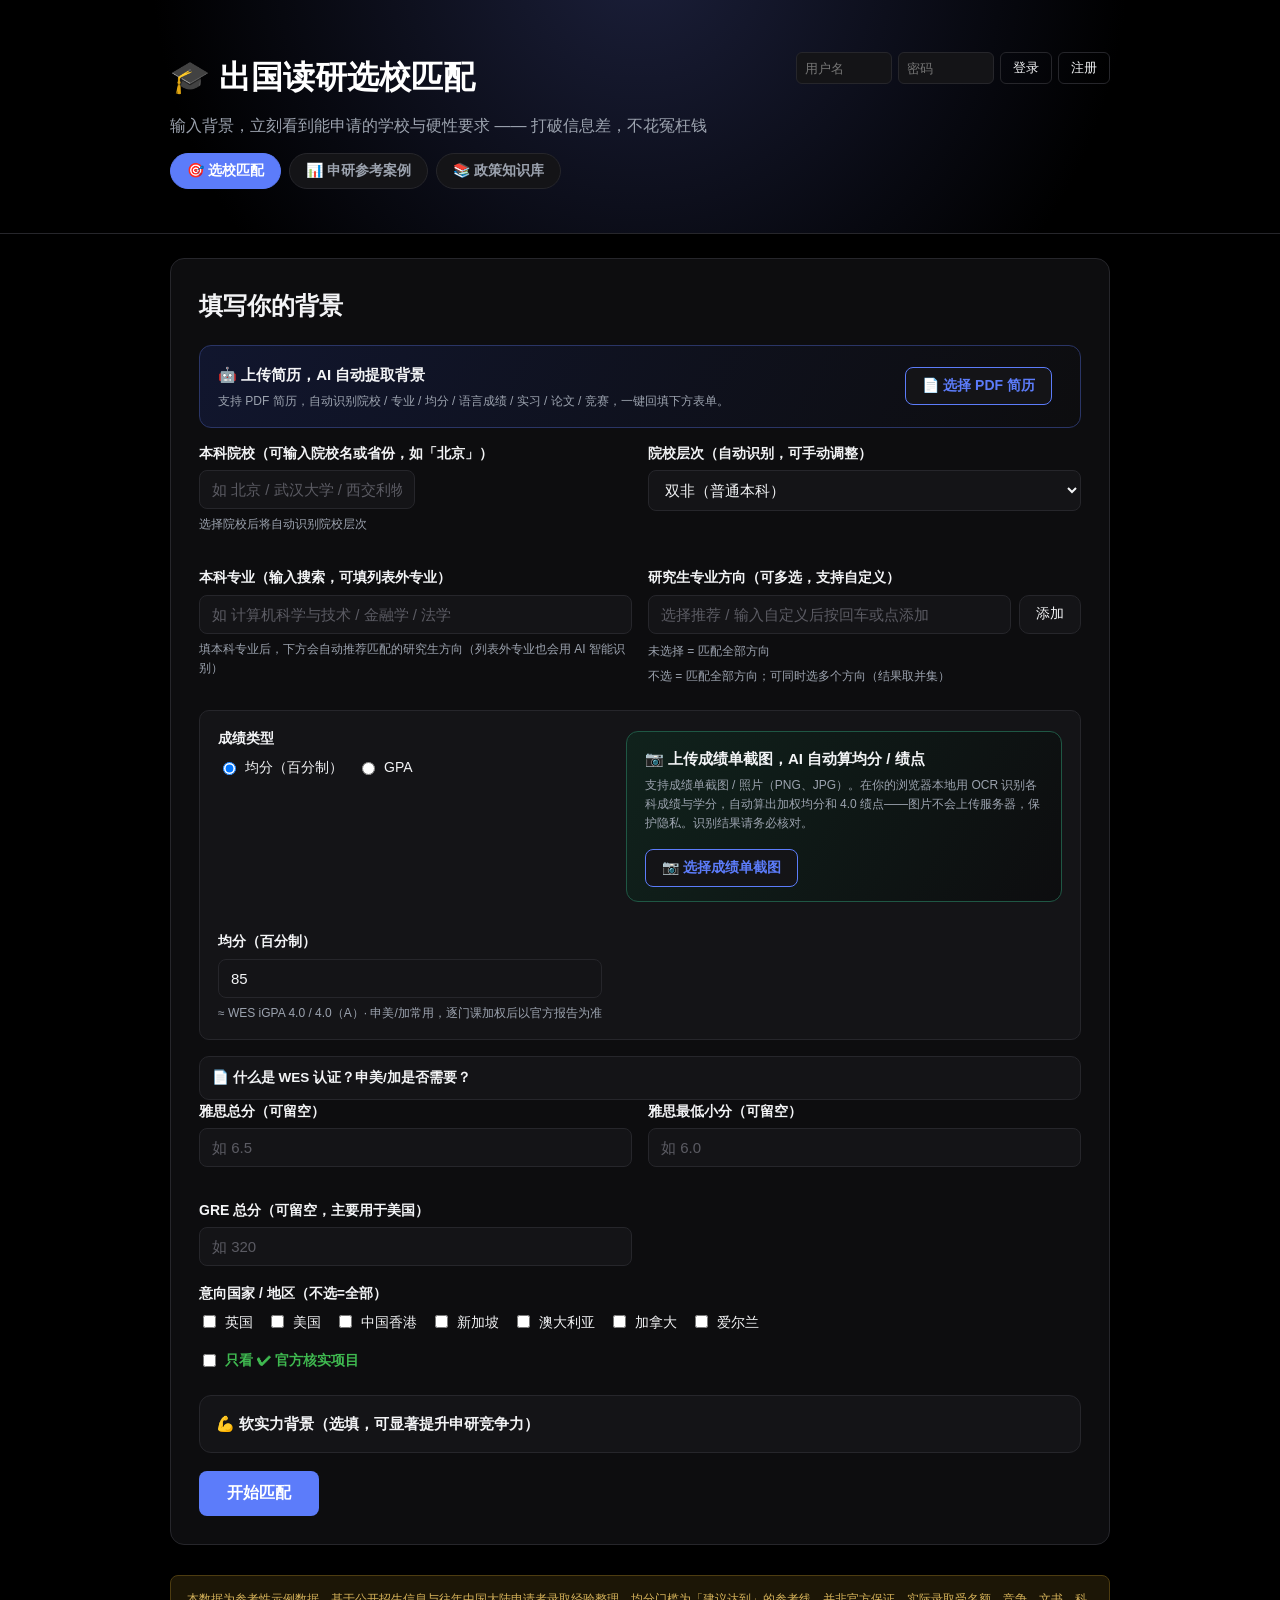
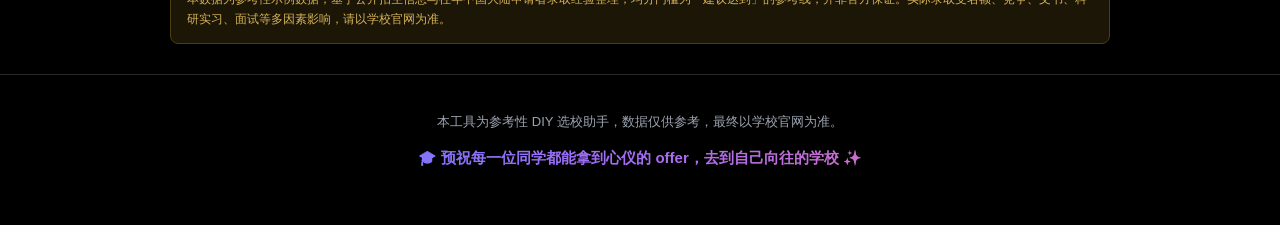
==== commit 2e90473d: "新增成绩单截图 OCR：上传成绩单图片，浏览器本地 Tesseract 识别各科成绩/学分，自动算加权均分与 4.0 绩点并一键填表（隐私不上传服务器，结果需核对） Co-authored-by: C" ====
--- a/studyabroad/index.html
+++ b/studyabroad/index.html
@@ -132,6 +132,19 @@
             </div>
           </div>
 
+          <div class="transcript-box" id="transcript-box">
+            <div class="transcript-left">
+              <strong>📷 上传成绩单截图，AI 自动算均分 / 绩点</strong>
+              <p class="hint">支持成绩单截图 / 照片（PNG、JPG）。在你的浏览器本地用 OCR 识别各科成绩与学分，自动算出加权均分和 4.0 绩点——图片不会上传服务器，保护隐私。识别结果请务必核对。</p>
+            </div>
+            <div class="transcript-right">
+              <input type="file" id="transcript-file" accept="image/*" hidden />
+              <button type="button" class="btn-secondary" id="transcript-pick">📷 选择成绩单截图</button>
+              <span class="resume-name" id="transcript-name"></span>
+            </div>
+          </div>
+          <div class="transcript-result hidden" id="transcript-result"></div>
+
           <div class="field" id="avg-field">
             <label for="avg">均分（百分制）</label>
             <input type="number" id="avg" min="0" max="100" step="0.1" placeholder="如 85" value="85" />
--- a/studyabroad/css/style.css
+++ b/studyabroad/css/style.css
@@ -469,6 +469,36 @@
   background: #07210f; border: 1px solid #14502f; color: var(--green);
   padding: 4px 10px; border-radius: 14px; font-size: 13px;
 }
+
+/* ============ 成绩单截图 OCR ============ */
+.transcript-box {
+  display: flex; justify-content: space-between; align-items: center; gap: 16px;
+  flex-wrap: wrap;
+  background: linear-gradient(120deg, #10221c, #0d0d0f);
+  border: 1px solid #1f5744; border-radius: 12px;
+  padding: 14px 18px; margin: 4px 0 12px;
+}
+.transcript-left strong { font-size: 15px; }
+.transcript-left .hint { margin: 4px 0 0; }
+.transcript-right { display: flex; align-items: center; gap: 10px; flex-wrap: wrap; }
+.transcript-result {
+  background: var(--card-2); border: 1px solid var(--border); border-radius: 10px;
+  padding: 12px 16px; margin-bottom: 14px; font-size: 14px;
+}
+.ts-nums { display: flex; gap: 14px; flex-wrap: wrap; margin: 10px 0; }
+.ts-num {
+  background: #0e1630; border: 1px solid #2a3566; color: var(--text);
+  padding: 8px 14px; border-radius: 10px; font-size: 15px;
+}
+.ts-num strong { color: var(--primary); font-size: 18px; }
+.ts-actions { display: flex; gap: 10px; flex-wrap: wrap; align-items: center; margin-top: 6px; }
+.ts-tip { margin: 10px 0 0; font-size: 12.5px; color: var(--muted); line-height: 1.6; }
+.ts-detail { margin-top: 12px; max-height: 260px; overflow: auto; }
+.ts-table { width: 100%; border-collapse: collapse; font-size: 13px; }
+.ts-table th, .ts-table td {
+  border: 1px solid var(--border); padding: 5px 8px; text-align: center;
+}
+.ts-table th { background: var(--card); color: var(--muted); }
 
 /* ============ 软实力背景 ============ */
 .soft-block {
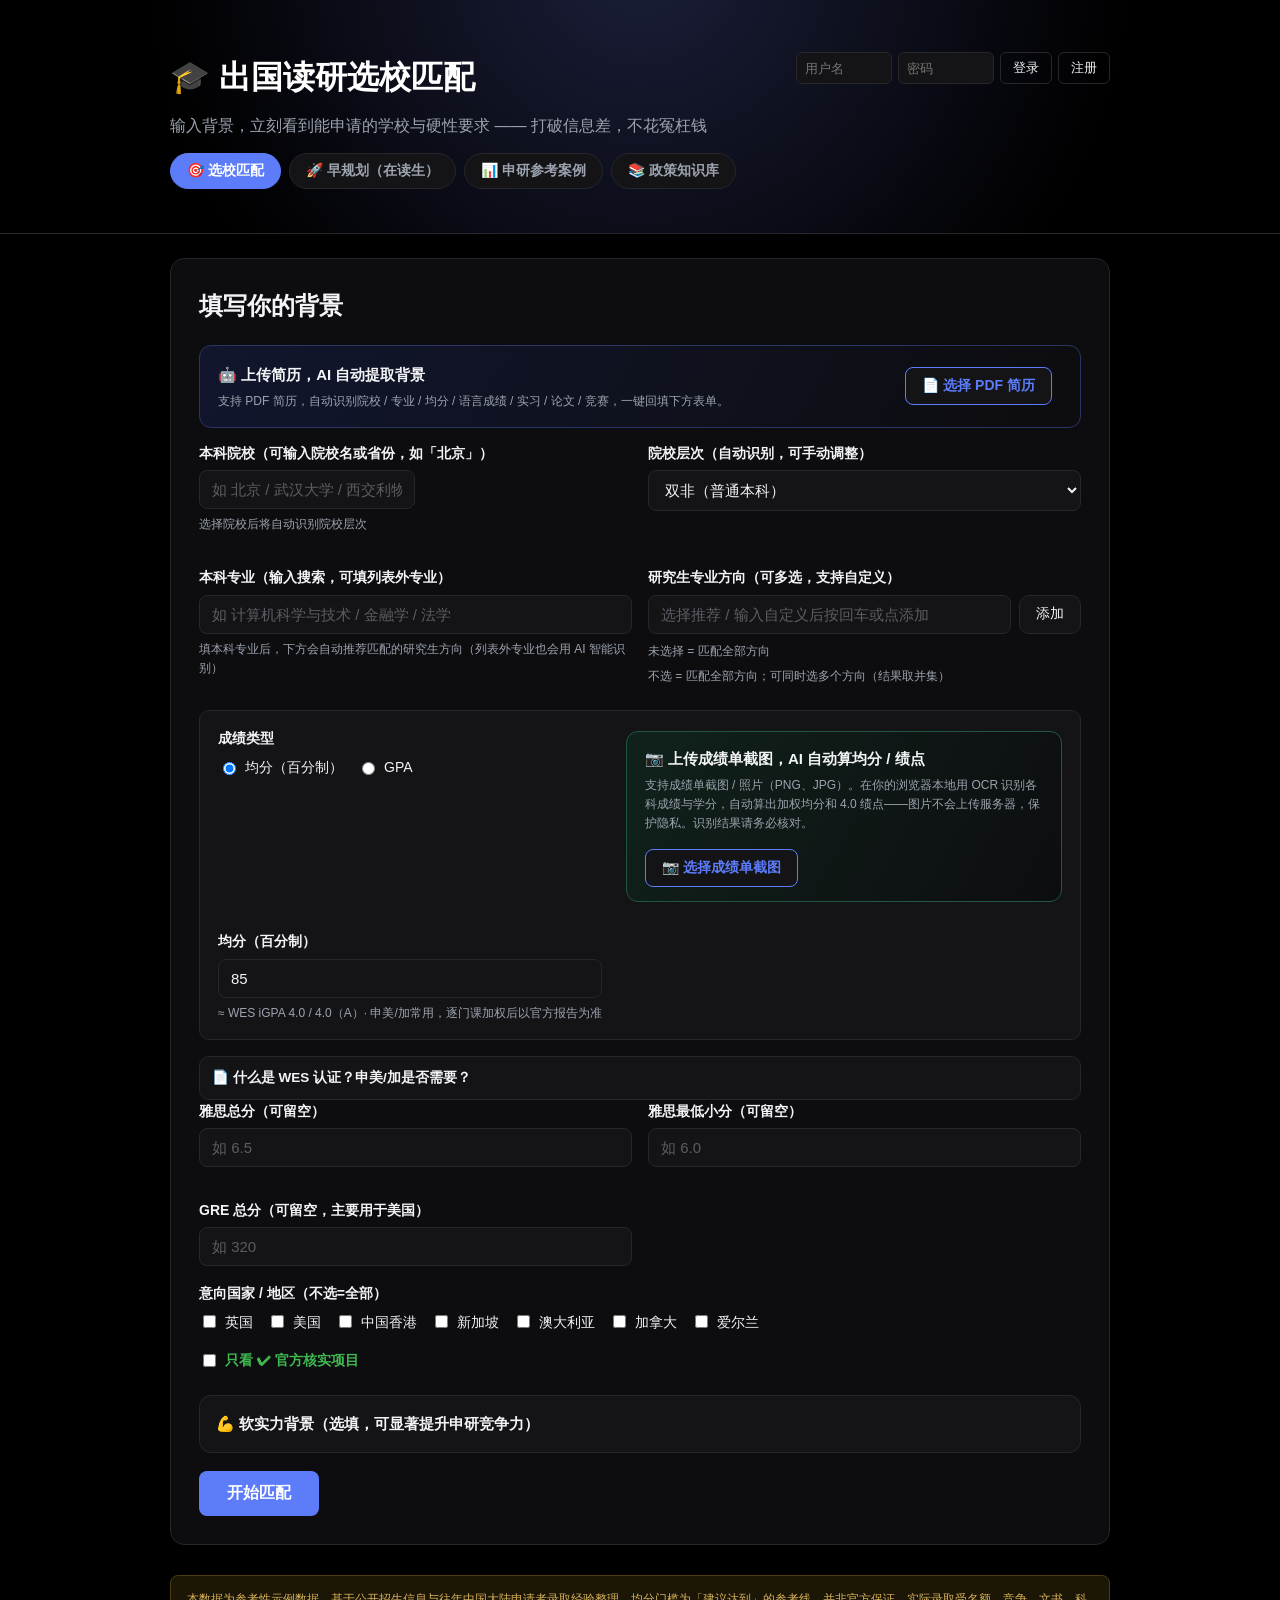
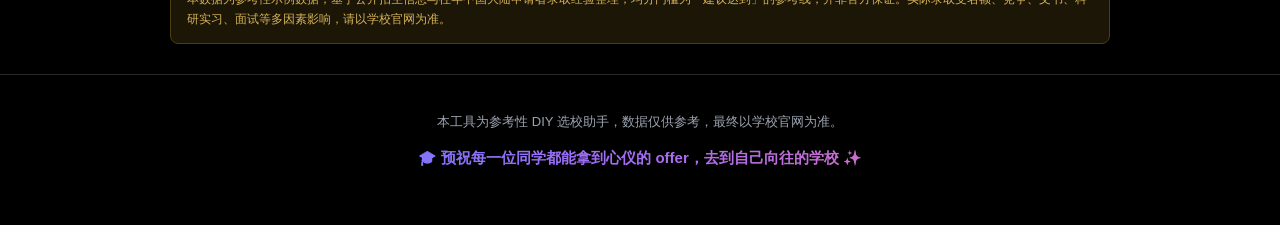
==== commit 14df8a28: "新增「早规划（在读生）」功能：大一/大二/大三填现有成绩+经历，输出现状定位、各档位均分/雅思目标线（想去某档均分要保持多少）、分年级行动路线图；复用匹配引擎与成绩单OCR Co-authored-b" ====
--- a/studyabroad/index.html
+++ b/studyabroad/index.html
@@ -43,7 +43,7 @@
   }
   </script>
 
-  <link rel="stylesheet" href="css/style.css" />
+  <link rel="stylesheet" href="css/style.css?v=20260722c" />
 </head>
 <body>
   <header class="hero">
@@ -53,6 +53,7 @@
         <p class="subtitle">输入背景，立刻看到能申请的学校与硬性要求 —— 打破信息差，不花冤枉钱</p>
         <nav class="hero-nav" id="hero-nav">
           <button type="button" class="nav-btn active" data-view="match">🎯 选校匹配</button>
+          <button type="button" class="nav-btn" data-view="planning">🚀 早规划（在读生）</button>
           <button type="button" class="nav-btn" data-view="cases">📊 申研参考案例</button>
           <button type="button" class="nav-btn" data-view="policies">📚 政策知识库</button>
         </nav>
@@ -313,6 +314,106 @@
     <section id="checklist-section" class="checklist-section hidden"></section>
     </div><!-- /view-match -->
 
+    <div id="view-planning" class="view hidden">
+      <section class="card">
+        <div class="view-intro">
+          <h2>🚀 早规划：在读生申研路线图</h2>
+          <p class="hint">还在读大一 / 大二 / 大三？填入你现在的年级、成绩与经历，这里会告诉你：<strong>照这个趋势能去到什么档次的学校</strong>、<strong>想冲某档梦校均分要保持在多少</strong>，并给出<strong>到毕业前每一年该做什么</strong>的行动清单。越早规划越主动。</p>
+        </div>
+
+        <form id="plan-form">
+          <div class="grid">
+            <div class="field">
+              <label for="plan-grade">当前年级</label>
+              <select id="plan-grade">
+                <option value="1">大一在读</option>
+                <option value="2" selected>大二在读</option>
+                <option value="3">大三在读</option>
+                <option value="4">大四在读（准备申请）</option>
+              </select>
+            </div>
+            <div class="field">
+              <label for="plan-tier">本科院校层次</label>
+              <select id="plan-tier">
+                <option value="985">985</option>
+                <option value="211">211</option>
+                <option value="双一流">双一流（非 985/211）</option>
+                <option value="双非" selected>双非（普通本科）</option>
+                <option value="海本/中外合作">海本 / 中外合作</option>
+              </select>
+            </div>
+            <div class="field">
+              <label for="plan-avg">目前均分（百分制，尽量填近几学期加权）</label>
+              <input type="number" id="plan-avg" min="0" max="100" step="0.1" placeholder="如 82" />
+            </div>
+            <div class="field">
+              <label for="plan-field">目标研究生方向（可留空 = 不限）</label>
+              <input list="plan-field-list" id="plan-field" placeholder="如 金融 / 计算机 / 传媒" autocomplete="off" />
+              <datalist id="plan-field-list"></datalist>
+            </div>
+          </div>
+
+          <div class="transcript-box" id="plan-transcript-box">
+            <div class="transcript-left">
+              <strong>📷 不确定均分？上传成绩单截图自动算</strong>
+              <p class="hint">浏览器本地 OCR 识别各科成绩与学分，算出加权均分自动填入上方（图片不上传服务器）。</p>
+            </div>
+            <div class="transcript-right">
+              <input type="file" id="plan-transcript-file" accept="image/*" hidden />
+              <button type="button" class="btn-secondary" id="plan-transcript-pick">📷 选择成绩单截图</button>
+              <span class="resume-name" id="plan-transcript-name"></span>
+            </div>
+          </div>
+          <div class="transcript-result hidden" id="plan-transcript-result"></div>
+
+          <div class="field">
+            <label>意向国家 / 地区（不选 = 全部）</label>
+            <div class="checks" id="plan-countries">
+              <label><input type="checkbox" value="英国" /> 英国</label>
+              <label><input type="checkbox" value="美国" /> 美国</label>
+              <label><input type="checkbox" value="中国香港" /> 中国香港</label>
+              <label><input type="checkbox" value="新加坡" /> 新加坡</label>
+              <label><input type="checkbox" value="澳大利亚" /> 澳大利亚</label>
+              <label><input type="checkbox" value="加拿大" /> 加拿大</label>
+              <label><input type="checkbox" value="爱尔兰" /> 爱尔兰</label>
+            </div>
+          </div>
+
+          <div class="plan-soft">
+            <div class="plan-soft-title">💪 现有经历（有多少填多少，没有填 0）</div>
+            <div class="soft-grid">
+              <div class="field">
+                <label for="plan-internships">实习段数</label>
+                <input type="number" id="plan-internships" min="0" max="20" step="1" placeholder="0" />
+              </div>
+              <div class="field">
+                <label for="plan-research">科研 / 课题段数</label>
+                <input type="number" id="plan-research" min="0" max="20" step="1" placeholder="0" />
+              </div>
+              <div class="field">
+                <label for="plan-competitions">竞赛获奖数</label>
+                <input type="number" id="plan-competitions" min="0" max="20" step="1" placeholder="0" />
+              </div>
+              <div class="field">
+                <label for="plan-papers">论文发表数</label>
+                <input type="number" id="plan-papers" min="0" max="20" step="1" placeholder="0" />
+              </div>
+              <div class="field">
+                <label for="plan-ielts">雅思现状（还没考留空）</label>
+                <input type="number" id="plan-ielts" min="0" max="9" step="0.5" placeholder="如 6.0" />
+              </div>
+            </div>
+          </div>
+
+          <div class="actions">
+            <button type="submit" class="btn-primary">🚀 生成我的申研规划</button>
+          </div>
+        </form>
+
+        <div id="plan-result" class="plan-result hidden"></div>
+      </section>
+    </div><!-- /view-planning -->
+
     <div id="view-cases" class="view hidden">
       <section class="card">
         <div class="view-intro">
@@ -366,7 +467,7 @@
     </div>
   </footer>
 
-  <script src="js/match.js"></script>
-  <script src="js/app.js"></script>
+  <script src="js/match.js?v=20260722c"></script>
+  <script src="js/app.js?v=20260722c"></script>
 </body>
 </html>
--- a/studyabroad/css/style.css
+++ b/studyabroad/css/style.css
@@ -499,6 +499,41 @@
   border: 1px solid var(--border); padding: 5px 8px; text-align: center;
 }
 .ts-table th { background: var(--card); color: var(--muted); }
+
+/* ============ 早规划（在读生路线图） ============ */
+.plan-soft { margin: 8px 0 4px; }
+.plan-soft-title { font-weight: 600; font-size: 15px; margin-bottom: 8px; }
+.plan-result { margin-top: 20px; }
+.plan-card {
+  background: var(--card-2); border: 1px solid var(--border); border-radius: 12px;
+  padding: 16px 18px; margin-bottom: 16px;
+}
+.plan-card h3 { margin: 0 0 10px; font-size: 17px; }
+.plan-hint { font-size: 13px; color: var(--muted); line-height: 1.7; margin: 6px 0; }
+.plan-standing { display: flex; gap: 10px; flex-wrap: wrap; margin: 10px 0; }
+.ps-item { padding: 6px 14px; border-radius: 10px; font-size: 15px; font-weight: 600; border: 1px solid var(--border); }
+.ps-safe { background: #07210f; border-color: #14502f; color: var(--green); }
+.ps-match { background: #0e1630; border-color: #2a3566; color: #7aa2ff; }
+.ps-reach { background: #2a1a05; border-color: #6b4a1a; color: #fbbf24; }
+
+.bands { display: flex; flex-direction: column; gap: 10px; }
+.band-row { border: 1px solid var(--border); border-radius: 10px; padding: 12px 14px; background: var(--card); }
+.band-head { display: flex; justify-content: space-between; align-items: baseline; gap: 10px; flex-wrap: wrap; }
+.band-label { font-size: 15px; font-weight: 700; }
+.band-qs { font-size: 12px; color: var(--muted); }
+.band-req { font-size: 14px; margin: 8px 0; }
+.gap { font-size: 12px; padding: 2px 8px; border-radius: 10px; margin-left: 6px; }
+.gap.ok { background: #07210f; color: var(--green); border: 1px solid #14502f; }
+.gap.warn { background: #2a1a05; color: #fbbf24; border: 1px solid #6b4a1a; }
+.band-reps { display: flex; flex-wrap: wrap; gap: 8px; margin-top: 6px; }
+.rep-school { font-size: 12.5px; color: var(--muted); background: var(--card-2); border: 1px solid var(--border); padding: 3px 9px; border-radius: 12px; }
+.rep-school em { font-style: normal; color: var(--primary); margin-left: 4px; }
+
+.roadmap { display: flex; flex-direction: column; gap: 12px; }
+.rm-year { border-left: 3px solid var(--primary); padding: 4px 0 4px 14px; }
+.rm-year-title { font-size: 16px; font-weight: 700; margin-bottom: 6px; }
+.rm-tasks { margin: 0; padding-left: 18px; }
+.rm-tasks li { font-size: 13.5px; line-height: 1.75; margin: 3px 0; color: var(--text); }
 
 /* ============ 软实力背景 ============ */
 .soft-block {
